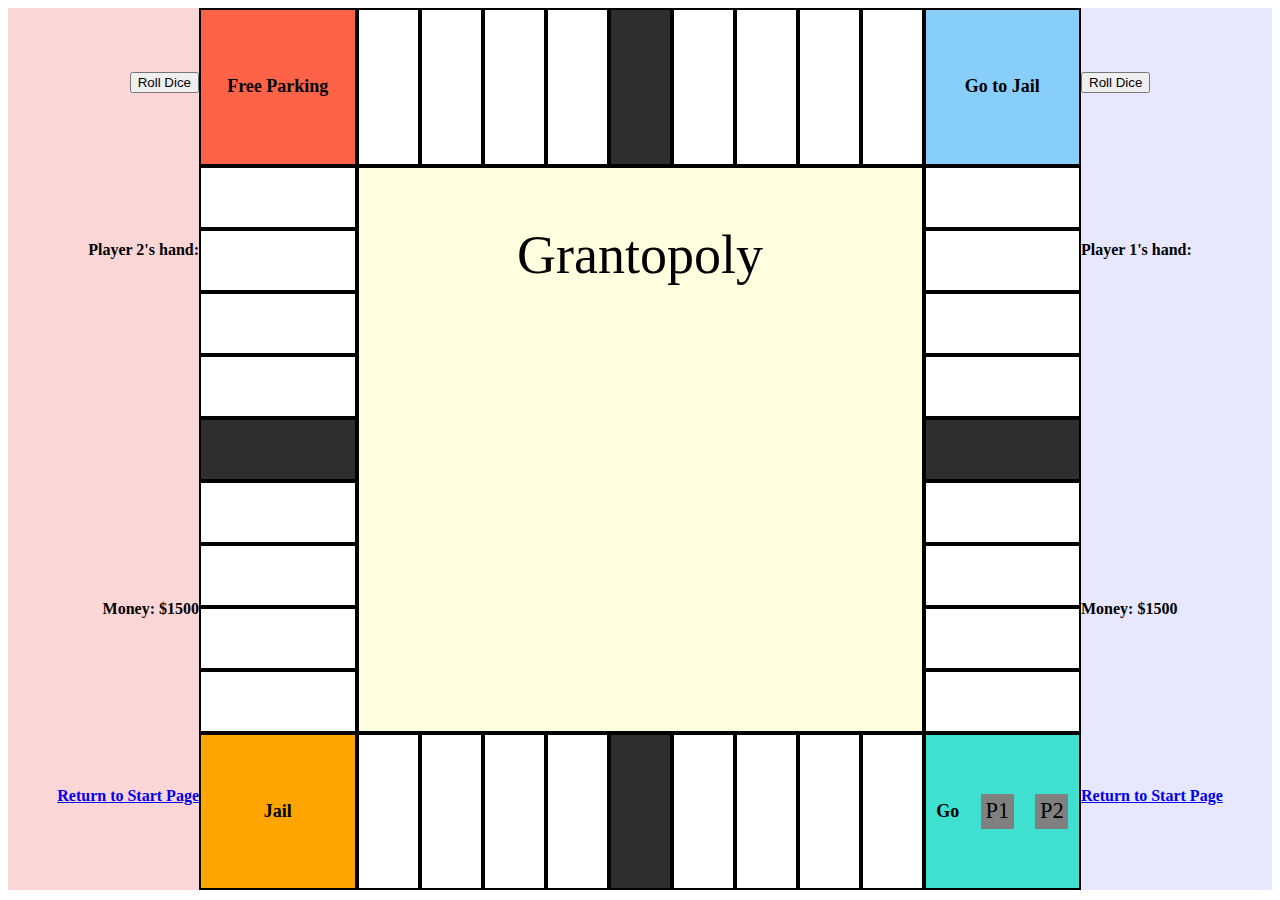
==== gameboard.html @ 4ff4ba64 "structured player hand and money displays" ====
<!DOCTYPE html>
<html lang="en">
<head>
  <meta charset="UTF-8">
  <meta http-equiv="X-UA-Compatible" content="IE=edge">
  <meta name="viewport" content="width=device-width, initial-scale=1.0">
  <title>Grantopoly</title>
  <link rel="stylesheet" type="text/css" href="style.css">
</head>
<body>
  <section id="play2disp">
    <button id="rollBtn2">Roll Dice</button>
    <h4>Player 2's hand:</h4>
    <h5 id="ply2HandDisp" class="handDisp"></h5>
    <h4 class="bankDisp">Money: $<span id="ply2BankDisp">1500</span> </h4>
    <a href="index.html">
      <h4>Return to Start Page</h4>
    </a>
  </section>
  <section id="gameBoard">
    <div id="freePark" class="spaces">
      <h3>Free Parking</h3>
    </div>
    <section id="topProps" class="propSides tbSides">
      <div class="spaces"></div>
      <div class="spaces"></div>
      <div class="spaces"></div>
      <div class="spaces"></div>
      <div class="spaces railRoad"></div>
      <div class="spaces"></div>
      <div class="spaces"></div>
      <div class="spaces"></div>
      <div class="spaces"></div>
    </section>
    <div id="goJail" class="spaces">
      <h3>Go to Jail</h3>
    </div>
    <section id="leftProps" class="propSides lrSides">
      <div class="spaces"></div>
      <div class="spaces"></div>
      <div class="spaces"></div>
      <div class="spaces"></div>
      <div class="spaces railRoad"></div>
      <div class="spaces"></div>
      <div class="spaces"></div>
      <div class="spaces"></div>
      <div class="spaces"></div>
    </section>
    <section id="boardCenter">Grantopoly
      <div id="noticeBox">
        <div id="noticeMessage"></div>
        <button id="clearCardBtn">Okay</button>
      </div>
    </section>
    <section id="rightProps" class="propSides lrSides">
      <div class="spaces"></div>
      <div class="spaces"></div>
      <div class="spaces"></div>
      <div class="spaces"></div>
      <div class="spaces railRoad"></div>
      <div class="spaces"></div>
      <div class="spaces"></div>
      <div class="spaces"></div>
      <div class="spaces"></div>
    </section>
    <div id="jail" class="spaces" >
      <h3>Jail</h3>
    </div>
    <section id="botProps" class="propSides tbSides">
      <div class="spaces"></div>
      <div class="spaces"></div>
      <div class="spaces"></div>
      <div class="spaces"></div>
      <div class="spaces railRoad"></div>
      <div class="spaces"></div>
      <div class="spaces"></div>
      <div class="spaces"></div>
      <div class="spaces"></div>
    </section>
    <div id="go" class="spaces">
      <h3>Go</h3>
      <div id="token1" class="token">P1</div>
      <div id="token2" class="token">P2</div>
    </div>
  </section>
  <section id="play1disp">
    <button id="rollBtn1">Roll Dice</button>
    <h4>Player 1's hand:</h4>
    <h5 id="ply1HandDisp" class="handDisp"></h5>
    <h4 class="bankDisp">Money: $<span id="ply1BankDisp">1500</span> </h4>
    <a href="index.html">
      <h4>Return to Start Page</h4>
    </a>
  </section>
  <script type="text/javascript" src="script.js"></script>
</body>
</html>
---- style.css ----
body {
  display: grid;
  grid-template-columns: 1fr 98vh 1fr;
  grid-template-rows: 98vh;
}

#play2disp {
  background-color: rgb(250, 214, 214);
  display: flex;
  flex-direction: column;
  justify-content: space-around;
  align-items: flex-end;
}

#play1disp {
  background-color: rgb(231, 231, 255);
  display: flex;
  flex-direction: column;
  justify-content: space-around;
  align-items: flex-start;
}

#gameBoard {
  display: grid;
  grid-template-columns: 1fr 63vh 1fr;
  grid-template-rows: 1fr 63vh 1fr;
}

#boardCenter {
  background-color: lightyellow;
  border: 2px solid black;
}

.tbSides {
  display: grid;
  grid-template-columns: 1fr 1fr 1fr 1fr 1fr 1fr 1fr 1fr 1fr;
  grid-template-rows: 1fr;
}

.lrSides {
  display: grid;
  grid-template-rows: 1fr 1fr 1fr 1fr 1fr 1fr 1fr 1fr 1fr;
  grid-template-columns: 1fr;
}

#freePark {
  background-color: tomato;
}

#goJail {
  background-color: lightskyblue;
}

#jail {
  background-color: orange;
}

#go {
  background-color: turquoise;
}

.spaces {
  border: 2px solid black;
  display: flex;
  justify-content: space-around;
  align-items: center;
  text-align: center;
}

#boardCenter {
  font-size: 6vh;
  display: flex;
  flex-wrap: wrap;
  justify-content: center;
  align-items: center;
}

h3 {
  font-size: 2vh;
}

.token {
  background-color: grey;
  padding: 0.5vh;
  font-size: 2.5vh;
}

.railRoad {
  background-color: rgb(46, 46, 46);
}

#noticeBox {
  background-color: white;
  border: 2px solid black;
  height: 30vh;
  width: 45vh;
  text-align: center;
  display: flex;
  flex-direction: column;
  justify-content: space-around;
  align-items: center;
  font-size: 3vh;
  opacity: 0;
}

.handDisp {
  display: flex;
  flex-direction: column;
}
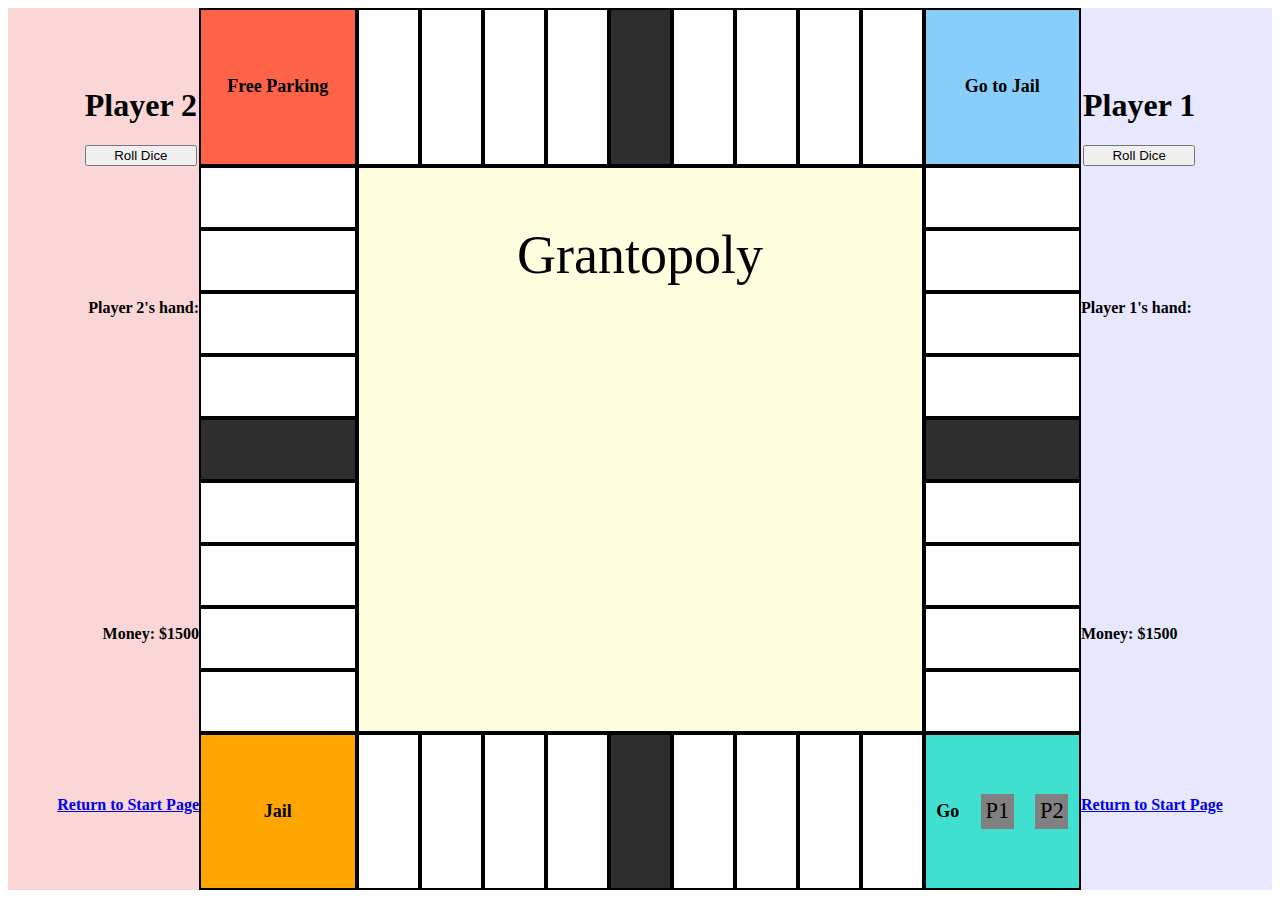
==== commit 99f77c29: "implemeneted gameover, and check win functions; created new gameover html page" ====
--- a/gameboard.html
+++ b/gameboard.html
@@ -9,7 +9,10 @@
 </head>
 <body>
   <section id="play2disp">
-    <button id="rollBtn2">Roll Dice</button>
+    <div class="plyTitle">
+      <h1>Player 2</h1>
+      <button id="rollBtn2">Roll Dice</button>
+    </div>
     <h4>Player 2's hand:</h4>
     <h5 id="ply2HandDisp" class="handDisp"></h5>
     <h4 class="bankDisp">Money: $<span id="ply2BankDisp">1500</span> </h4>
@@ -84,7 +87,10 @@
     </div>
   </section>
   <section id="play1disp">
-    <button id="rollBtn1">Roll Dice</button>
+    <div class="plyTitle">
+      <h1>Player 1</h1>
+      <button id="rollBtn1">Roll Dice</button>
+    </div>
     <h4>Player 1's hand:</h4>
     <h5 id="ply1HandDisp" class="handDisp"></h5>
     <h4 class="bankDisp">Money: $<span id="ply1BankDisp">1500</span> </h4>
--- a/style.css
+++ b/style.css
@@ -107,3 +107,10 @@
   display: flex;
   flex-direction: column;
 }
+
+.plyTitle {
+  display: flex;
+  flex-direction: column;
+  justify-content: center;
+  padding: 2px;
+}
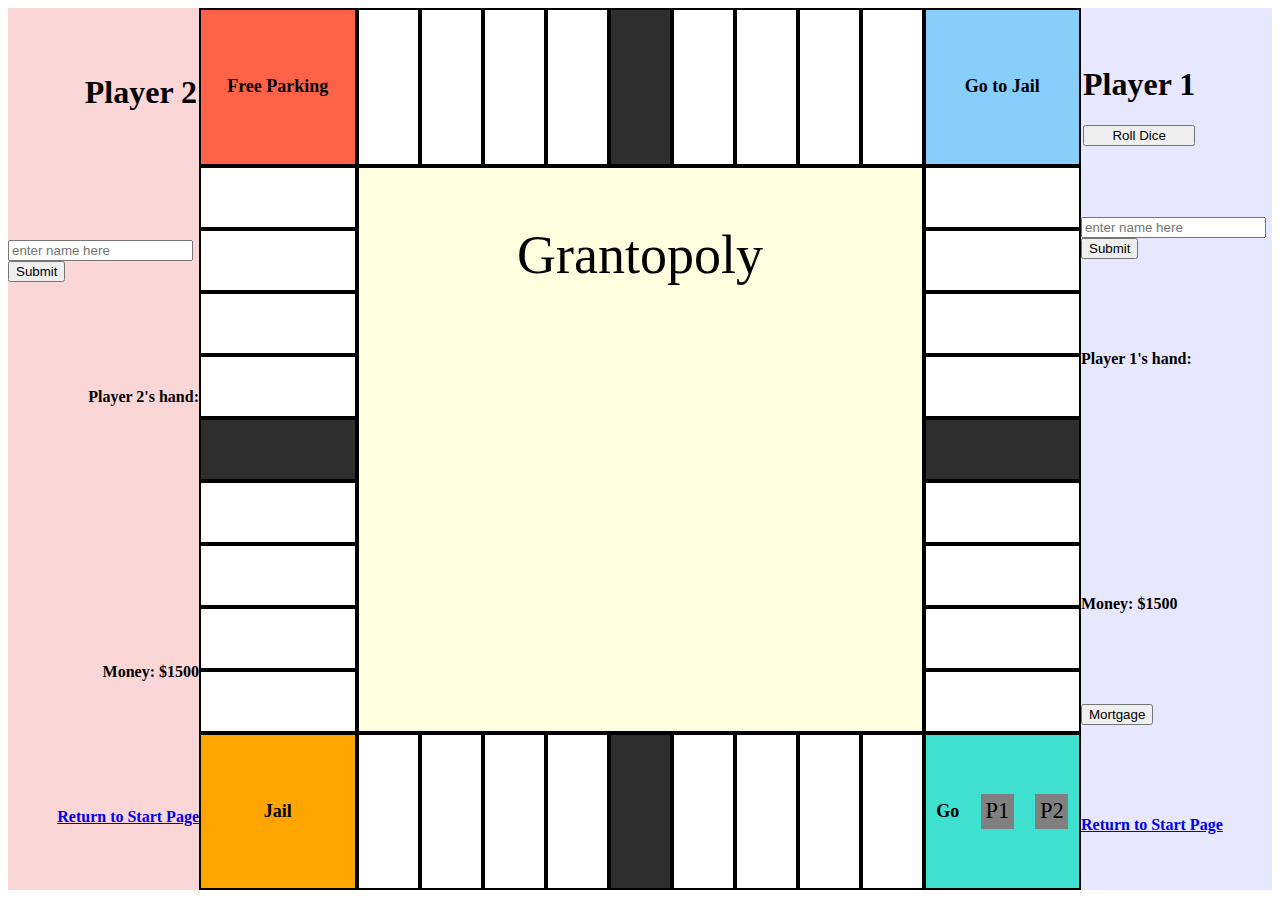
==== commit f0b91e6d: "added functioning mortgage button for player 2" ====
--- a/gameboard.html
+++ b/gameboard.html
@@ -10,10 +10,14 @@
 <body>
   <section id="play2disp">
     <div class="plyTitle">
-      <h1>Player 2</h1>
+      <h1 id="ply2NameDisp">Player 2</h1>
       <button id="rollBtn2">Roll Dice</button>
     </div>
-    <h4>Player 2's hand:</h4>
+    <div id="ply2NameInput">
+      <input type="text" id="ply2Input" value="" placeholder="enter name here">
+      <button id="ply2SubName">Submit</button>
+    </div>
+    <h4><span id="nameHandDisp2">Player 2</span>'s hand:</h4>
     <h5 id="ply2HandDisp" class="handDisp"></h5>
     <h4 class="bankDisp">Money: $<span id="ply2BankDisp">1500</span> </h4>
     <a href="index.html">
@@ -52,7 +56,11 @@
     <section id="boardCenter">Grantopoly
       <div id="noticeBox">
         <div id="noticeMessage"></div>
-        <button id="clearCardBtn">Okay</button>
+        <div id="buttons">
+          <button id="yesBtn">Yes</button>
+          <button id="clearCardBtn">Okay</button>
+          <button id="noBtn">No</button>
+        </div>
       </div>
     </section>
     <section id="rightProps" class="propSides lrSides">
@@ -88,12 +96,17 @@
   </section>
   <section id="play1disp">
     <div class="plyTitle">
-      <h1>Player 1</h1>
+      <h1 id="ply1NameDisp">Player 1</h1>
       <button id="rollBtn1">Roll Dice</button>
     </div>
-    <h4>Player 1's hand:</h4>
+    <div id="ply1NameInput">
+      <input type="text" id="ply1Input" value="" placeholder="enter name here">
+      <button id="ply1SubName">Submit</button>
+    </div>
+    <h4><span id="nameHandDisp1">Player 1</span>'s hand:</h4>
     <h5 id="ply1HandDisp" class="handDisp"></h5>
     <h4 class="bankDisp">Money: $<span id="ply1BankDisp">1500</span> </h4>
+    <button id="p1MortBtn">Mortgage</button>
     <a href="index.html">
       <h4>Return to Start Page</h4>
     </a>
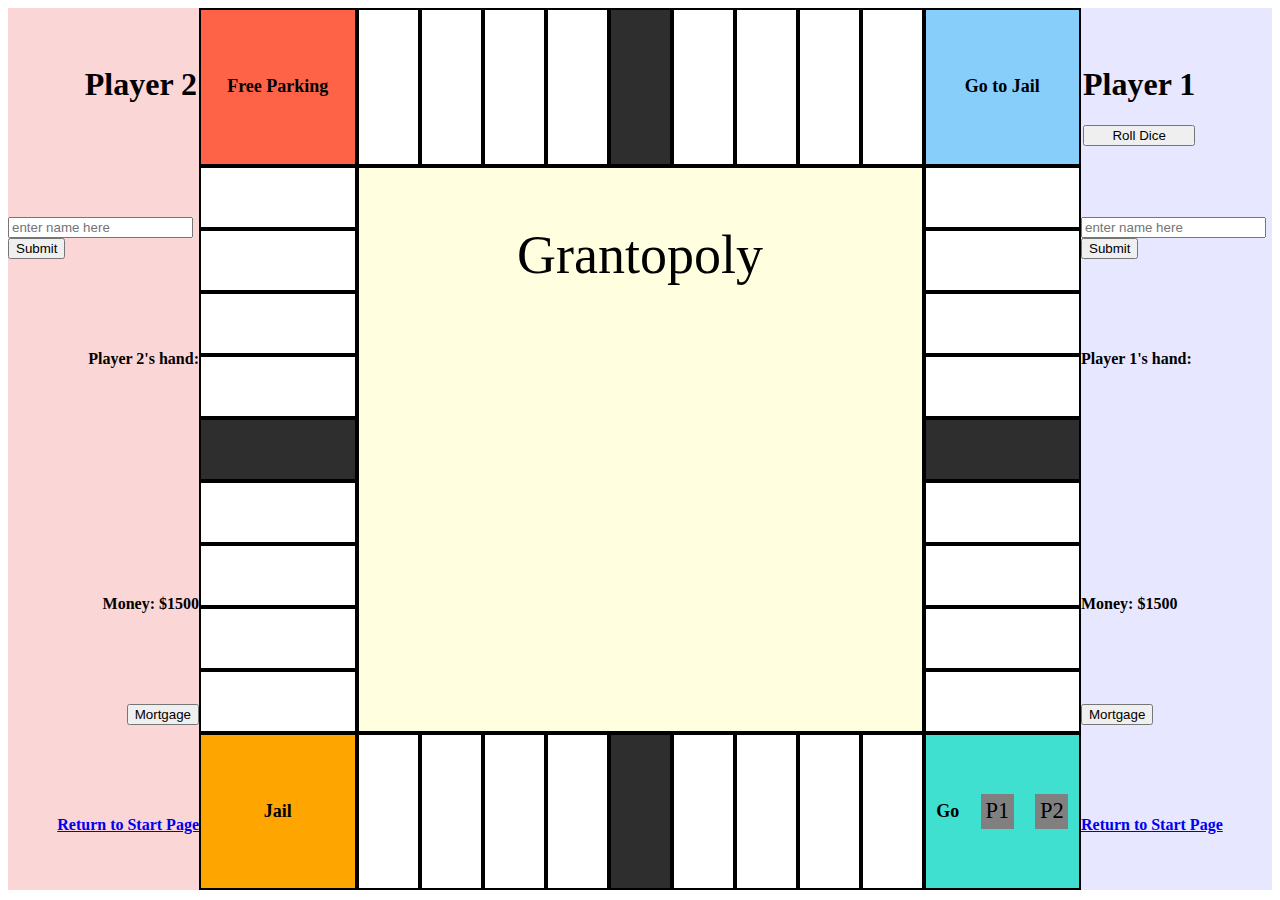
==== commit 785fcee2: "added mortProp btn and func" ====
--- a/gameboard.html
+++ b/gameboard.html
@@ -20,6 +20,7 @@
     <h4><span id="nameHandDisp2">Player 2</span>'s hand:</h4>
     <h5 id="ply2HandDisp" class="handDisp"></h5>
     <h4 class="bankDisp">Money: $<span id="ply2BankDisp">1500</span> </h4>
+    <button id="p2MortBtn">Mortgage</button>
     <a href="index.html">
       <h4>Return to Start Page</h4>
     </a>
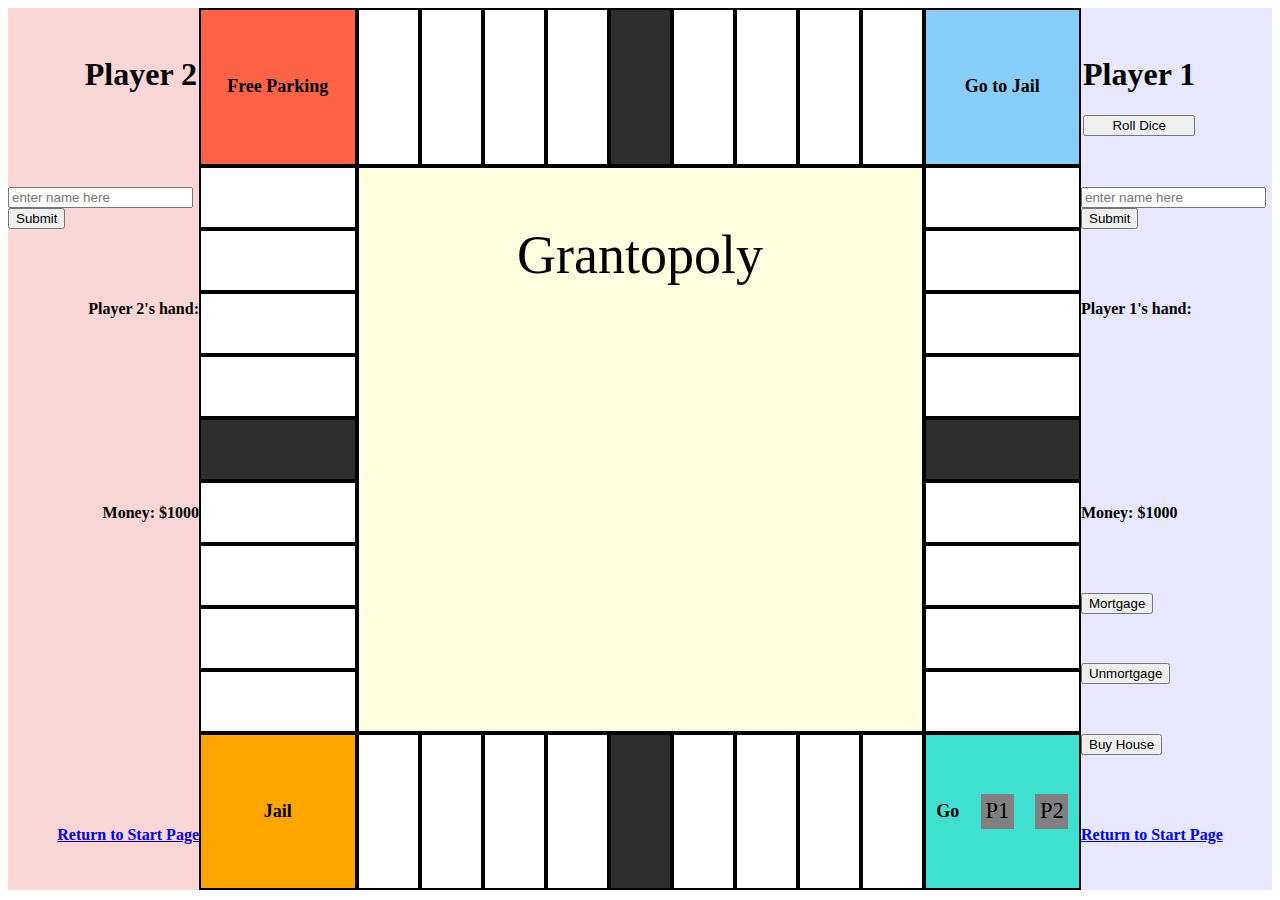
==== commit 3160f266: "cleaned up notes and tested/debugged" ====
--- a/gameboard.html
+++ b/gameboard.html
@@ -19,8 +19,10 @@
     </div>
     <h4><span id="nameHandDisp2">Player 2</span>'s hand:</h4>
     <h5 id="ply2HandDisp" class="handDisp"></h5>
-    <h4 class="bankDisp">Money: $<span id="ply2BankDisp">1500</span> </h4>
+    <h4 class="bankDisp">Money: $<span id="ply2BankDisp">1000</span> </h4>
     <button id="p2MortBtn">Mortgage</button>
+    <button id="p2UnMortBtn">Unmortgage</button>
+    <button id="p2BuyHouseBtn">Buy House</button>
     <a href="index.html">
       <h4>Return to Start Page</h4>
     </a>
@@ -106,8 +108,10 @@
     </div>
     <h4><span id="nameHandDisp1">Player 1</span>'s hand:</h4>
     <h5 id="ply1HandDisp" class="handDisp"></h5>
-    <h4 class="bankDisp">Money: $<span id="ply1BankDisp">1500</span> </h4>
+    <h4 class="bankDisp">Money: $<span id="ply1BankDisp">1000</span> </h4>
     <button id="p1MortBtn">Mortgage</button>
+    <button id="p1UnMortBtn">Unmortgage</button>
+    <button id="p1BuyHouseBtn">Buy House</button>
     <a href="index.html">
       <h4>Return to Start Page</h4>
     </a>
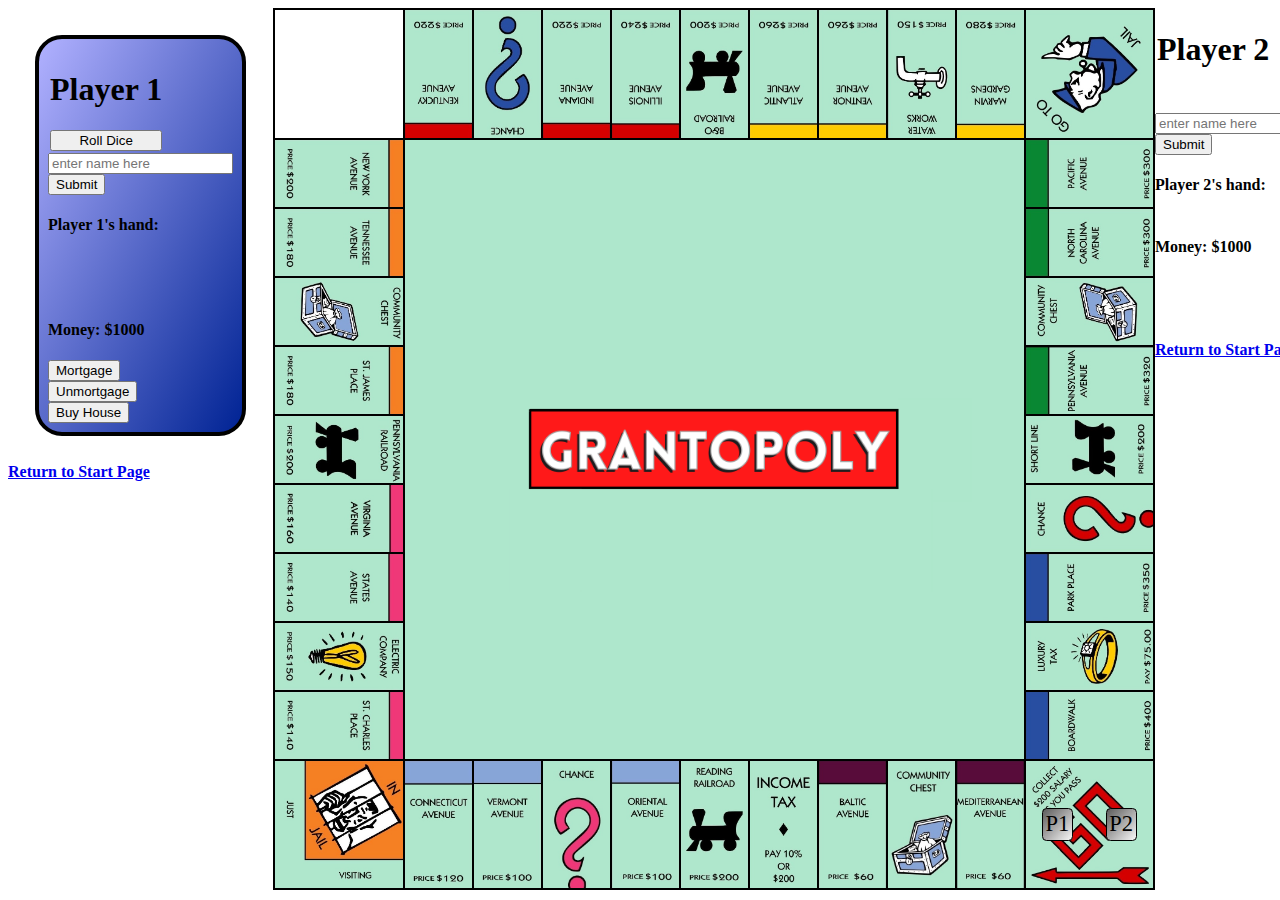
==== commit 836827cf: "updated styling and fixed display hand function" ====
--- a/gameboard.html
+++ b/gameboard.html
@@ -8,6 +8,93 @@
   <link rel="stylesheet" type="text/css" href="style.css">
 </head>
 <body>
+  <section>
+    <section id="play1disp">
+      <div class="plyTitle">
+        <h1 id="ply1NameDisp">Player 1</h1>
+        <button id="rollBtn1">Roll Dice</button>
+      </div>
+      <div id="ply1NameInput">
+        <input type="text" id="ply1Input" value="" placeholder="enter name here">
+        <button id="ply1SubName">Submit</button>
+      </div>
+      <h4><span id="nameHandDisp1">Player 1</span>'s hand:</h4>
+      <h5 id="ply1HandDisp" class="handDisp"></h5>
+      <h4 class="bankDisp">Money: $<span id="ply1BankDisp">1000</span> </h4>
+      <button id="p1MortBtn">Mortgage</button>
+      <button id="p1UnMortBtn">Unmortgage</button>
+      <button id="p1BuyHouseBtn">Buy House</button>
+    </section>
+    <a href="index.html">
+      <h4>Return to Start Page</h4>
+    </a>
+  </section>
+  <section id="gameBoard">
+    <div id="freePark" class="spaces">
+    </div>
+    <section id="topProps" class="propSides tbSides">
+      <div id="s21" class="spaces"></div>
+      <div id="s22" class="spaces"></div>
+      <div id="s23" class="spaces"></div>
+      <div id="s24" class="spaces"></div>
+      <div id="s25" class="spaces railRoad"></div>
+      <div id="s26" class="spaces"></div>
+      <div id="s27" class="spaces"></div>
+      <div id="s28" class="spaces"></div>
+      <div id="s29" class="spaces"></div>
+    </section>
+    <div id="goJail" class="spaces">
+    </div>
+    <section id="leftProps" class="propSides lrSides">
+      <div id="s19" class="spaces"></div>
+      <div id="s18" class="spaces"></div>
+      <div id="s17" class="spaces"></div>
+      <div id="s16" class="spaces"></div>
+      <div id="s15" class="spaces railRoad"></div>
+      <div id="s14" class="spaces"></div>
+      <div id="s13" class="spaces"></div>
+      <div id="s12" class="spaces"></div>
+      <div id="s11" class="spaces"></div>
+    </section>
+    <section id="boardCenter">
+      <div id="noticeBox">
+        <div id="noticeMessage"></div>
+        <div id="buttons">
+          <button id="yesBtn">Yes</button>
+          <button id="clearCardBtn">Okay</button>
+          <button id="noBtn">No</button>
+        </div>
+      </div>
+    </section>
+    <section id="rightProps" class="propSides lrSides">
+      <div id="s31" class="spaces"></div>
+      <div id="s32" class="spaces"></div>
+      <div id="s33" class="spaces"></div>
+      <div id="s34" class="spaces"></div>
+      <div id="s35" class="spaces railRoad"></div>
+      <div id="s36" class="spaces"></div>
+      <div id="s37" class="spaces"></div>
+      <div id="s38" class="spaces"></div>
+      <div id="s39" class="spaces"></div>
+    </section>
+    <div id="jail" class="spaces" >
+    </div>
+    <section id="botProps" class="propSides tbSides">
+      <div id="s9" class="spaces"></div>
+      <div id="s8" class="spaces"></div>
+      <div id="s7" class="spaces"></div>
+      <div id="s6" class="spaces"></div>
+      <div id="s5" class="spaces railRoad"></div>
+      <div id="s4" class="spaces"></div>
+      <div id="s3" class="spaces"></div>
+      <div id="s2" class="spaces"></div>
+      <div id="s1" class="spaces"></div>
+    </section>
+    <div id="go" class="spaces">
+      <div id="token1" class="token">P1</div>
+      <div id="token2" class="token">P2</div>
+    </div>
+  </section>
   <section id="play2disp">
     <div class="plyTitle">
       <h1 id="ply2NameDisp">Player 2</h1>
@@ -27,95 +114,6 @@
       <h4>Return to Start Page</h4>
     </a>
   </section>
-  <section id="gameBoard">
-    <div id="freePark" class="spaces">
-      <h3>Free Parking</h3>
-    </div>
-    <section id="topProps" class="propSides tbSides">
-      <div class="spaces"></div>
-      <div class="spaces"></div>
-      <div class="spaces"></div>
-      <div class="spaces"></div>
-      <div class="spaces railRoad"></div>
-      <div class="spaces"></div>
-      <div class="spaces"></div>
-      <div class="spaces"></div>
-      <div class="spaces"></div>
-    </section>
-    <div id="goJail" class="spaces">
-      <h3>Go to Jail</h3>
-    </div>
-    <section id="leftProps" class="propSides lrSides">
-      <div class="spaces"></div>
-      <div class="spaces"></div>
-      <div class="spaces"></div>
-      <div class="spaces"></div>
-      <div class="spaces railRoad"></div>
-      <div class="spaces"></div>
-      <div class="spaces"></div>
-      <div class="spaces"></div>
-      <div class="spaces"></div>
-    </section>
-    <section id="boardCenter">Grantopoly
-      <div id="noticeBox">
-        <div id="noticeMessage"></div>
-        <div id="buttons">
-          <button id="yesBtn">Yes</button>
-          <button id="clearCardBtn">Okay</button>
-          <button id="noBtn">No</button>
-        </div>
-      </div>
-    </section>
-    <section id="rightProps" class="propSides lrSides">
-      <div class="spaces"></div>
-      <div class="spaces"></div>
-      <div class="spaces"></div>
-      <div class="spaces"></div>
-      <div class="spaces railRoad"></div>
-      <div class="spaces"></div>
-      <div class="spaces"></div>
-      <div class="spaces"></div>
-      <div class="spaces"></div>
-    </section>
-    <div id="jail" class="spaces" >
-      <h3>Jail</h3>
-    </div>
-    <section id="botProps" class="propSides tbSides">
-      <div class="spaces"></div>
-      <div class="spaces"></div>
-      <div class="spaces"></div>
-      <div class="spaces"></div>
-      <div class="spaces railRoad"></div>
-      <div class="spaces"></div>
-      <div class="spaces"></div>
-      <div class="spaces"></div>
-      <div class="spaces"></div>
-    </section>
-    <div id="go" class="spaces">
-      <h3>Go</h3>
-      <div id="token1" class="token">P1</div>
-      <div id="token2" class="token">P2</div>
-    </div>
-  </section>
-  <section id="play1disp">
-    <div class="plyTitle">
-      <h1 id="ply1NameDisp">Player 1</h1>
-      <button id="rollBtn1">Roll Dice</button>
-    </div>
-    <div id="ply1NameInput">
-      <input type="text" id="ply1Input" value="" placeholder="enter name here">
-      <button id="ply1SubName">Submit</button>
-    </div>
-    <h4><span id="nameHandDisp1">Player 1</span>'s hand:</h4>
-    <h5 id="ply1HandDisp" class="handDisp"></h5>
-    <h4 class="bankDisp">Money: $<span id="ply1BankDisp">1000</span> </h4>
-    <button id="p1MortBtn">Mortgage</button>
-    <button id="p1UnMortBtn">Unmortgage</button>
-    <button id="p1BuyHouseBtn">Buy House</button>
-    <a href="index.html">
-      <h4>Return to Start Page</h4>
-    </a>
-  </section>
   <script type="text/javascript" src="script.js"></script>
 </body>
 </html>--- a/style.css
+++ b/style.css
@@ -4,16 +4,25 @@
   grid-template-rows: 98vh;
 }
 
-#play2disp {
+/* #play2disp {
   background-color: rgb(250, 214, 214);
   display: flex;
   flex-direction: column;
   justify-content: space-around;
   align-items: flex-end;
-}
+} */
 
 #play1disp {
-  background-color: rgb(231, 231, 255);
+  background-color: rgb(151, 174, 250);
+  background-image: linear-gradient(
+    to bottom right,
+    rgb(177, 177, 255),
+    rgb(0, 35, 148)
+  );
+  margin: 3vh;
+  padding: 1vh;
+  border: 0.5vh solid black;
+  border-radius: 3vh;
   display: flex;
   flex-direction: column;
   justify-content: space-around;
@@ -22,13 +31,15 @@
 
 #gameBoard {
   display: grid;
-  grid-template-columns: 1fr 63vh 1fr;
-  grid-template-rows: 1fr 63vh 1fr;
+  grid-template-columns: 1fr 69vh 1fr;
+  grid-template-rows: 1fr 69vh 1fr;
+  border: 0.15vh solid black;
 }
 
 #boardCenter {
-  background-color: lightyellow;
-  border: 2px solid black;
+  border: 0.15vh solid black;
+  background-image: url('resources/GRANTOPOLY.png');
+  background-size: cover;
 }
 
 .tbSides {
@@ -43,24 +54,8 @@
   grid-template-columns: 1fr;
 }
 
-#freePark {
-  background-color: tomato;
-}
-
-#goJail {
-  background-color: lightskyblue;
-}
-
-#jail {
-  background-color: orange;
-}
-
-#go {
-  background-color: turquoise;
-}
-
 .spaces {
-  border: 2px solid black;
+  border: 0.15vh solid black;
   display: flex;
   justify-content: space-around;
   align-items: center;
@@ -75,23 +70,23 @@
   align-items: center;
 }
 
-h3 {
-  font-size: 2vh;
-}
-
 .token {
-  background-color: grey;
-  padding: 0.5vh;
+  background-color: rgb(180, 179, 179);
+  background-image: linear-gradient(
+    to bottom right,
+    rgb(92, 91, 91),
+    rgb(247, 247, 247)
+  );
+  padding: 0.3vh;
   font-size: 2.5vh;
-}
-
-.railRoad {
-  background-color: rgb(46, 46, 46);
+  border: 0.15vh solid black;
+  border-radius: 0.5vh;
 }
 
 #noticeBox {
   background-color: white;
-  border: 2px solid black;
+  border: 0.4vh solid black;
+  border-radius: 0.5vh;
   height: 30vh;
   width: 45vh;
   text-align: center;
@@ -114,3 +109,203 @@
   justify-content: center;
   padding: 2px;
 }
+
+#go {
+  background-image: url('resources/0.png.jpeg');
+  background-size: cover;
+}
+
+#s1 {
+  background-image: url('resources/1.png.jpeg');
+  background-size: cover;
+}
+
+#s2 {
+  background-image: url('resources/cc.jpg');
+  background-size: cover;
+}
+
+#s3 {
+  background-image: url('resources/3.png.jpeg');
+  background-size: cover;
+}
+
+#s4 {
+  background-image: url('resources/4.png.jpeg');
+  background-size: cover;
+}
+
+#s5 {
+  background-image: url('resources/5.png.jpeg');
+  background-size: cover;
+}
+
+#s6 {
+  background-image: url('resources/6.png.jpeg');
+  background-size: cover;
+}
+
+#s7 {
+  background-image: url('resources/7.png.jpeg');
+  background-size: cover;
+}
+
+#s8 {
+  background-image: url('resources/8.png.jpeg');
+  background-size: cover;
+}
+
+#s9 {
+  background-image: url('resources/9.png.jpeg');
+  background-size: cover;
+}
+
+#jail {
+  background-image: url('resources/10.png.jpeg');
+  background-size: cover;
+}
+
+#s11 {
+  background-image: url('resources/11.png.jpeg');
+  background-size: cover;
+}
+
+#s12 {
+  background-image: url('resources/12.png.jpeg');
+  background-size: cover;
+}
+
+#s13 {
+  background-image: url('resources/13.png.jpeg');
+  background-size: cover;
+}
+
+#s14 {
+  background-image: url('resources/14.png.jpeg');
+  background-size: cover;
+}
+
+#s15 {
+  background-image: url('resources/15.png.jpeg');
+  background-size: cover;
+}
+
+#s16 {
+  background-image: url('resources/16.png.jpeg');
+  background-size: cover;
+}
+
+#s17 {
+  background-image: url('resources/17.png.jpeg');
+  background-size: cover;
+}
+
+#s18 {
+  background-image: url('resources/18.png.jpeg');
+  background-size: cover;
+}
+
+#s19 {
+  background-image: url('resources/19.png.jpeg');
+  background-size: cover;
+}
+
+#freePark {
+  background-image: url('resources/freePark.jpg');
+  background-size: cover;
+}
+
+#s21 {
+  background-image: url('resources/21.png.jpeg');
+  background-size: cover;
+}
+
+#s22 {
+  background-image: url('resources/22.png.jpeg');
+  background-size: cover;
+}
+
+#s23 {
+  background-image: url('resources/23.png.jpeg');
+  background-size: cover;
+}
+
+#s24 {
+  background-image: url('resources/24.png.jpeg');
+  background-size: cover;
+}
+
+#s25 {
+  background-image: url('resources/25.png.jpeg');
+  background-size: cover;
+}
+
+#s26 {
+  background-image: url('resources/26.png.jpeg');
+  background-size: cover;
+}
+
+#s27 {
+  background-image: url('resources/27.png.jpeg');
+  background-size: cover;
+}
+
+#s28 {
+  background-image: url('resources/28.png.jpeg');
+  background-size: cover;
+}
+
+#s29 {
+  background-image: url('resources/29.png.jpeg');
+  background-size: cover;
+}
+
+#goJail {
+  background-image: url('resources/gotojail.png.jpeg');
+  background-size: cover;
+}
+
+#s31 {
+  background-image: url('resources/31.png.jpeg');
+  background-size: cover;
+}
+
+#s32 {
+  background-image: url('resources/32.png.jpeg');
+  background-size: cover;
+}
+
+#s33 {
+  background-image: url('resources/33.png.jpeg');
+  background-size: cover;
+}
+
+#s34 {
+  background-image: url('resources/34.png.jpeg');
+  background-size: cover;
+}
+
+#s35 {
+  background-image: url('resources/35.png.jpeg');
+  background-size: cover;
+}
+
+#s36 {
+  background-image: url('resources/36.png.jpeg');
+  background-size: cover;
+}
+
+#s37 {
+  background-image: url('resources/37.png.jpeg');
+  background-size: cover;
+}
+
+#s38 {
+  background-image: url('resources/38.png.jpeg');
+  background-size: cover;
+}
+
+#s39 {
+  background-image: url('resources/39.png.jpeg');
+  background-size: cover;
+}
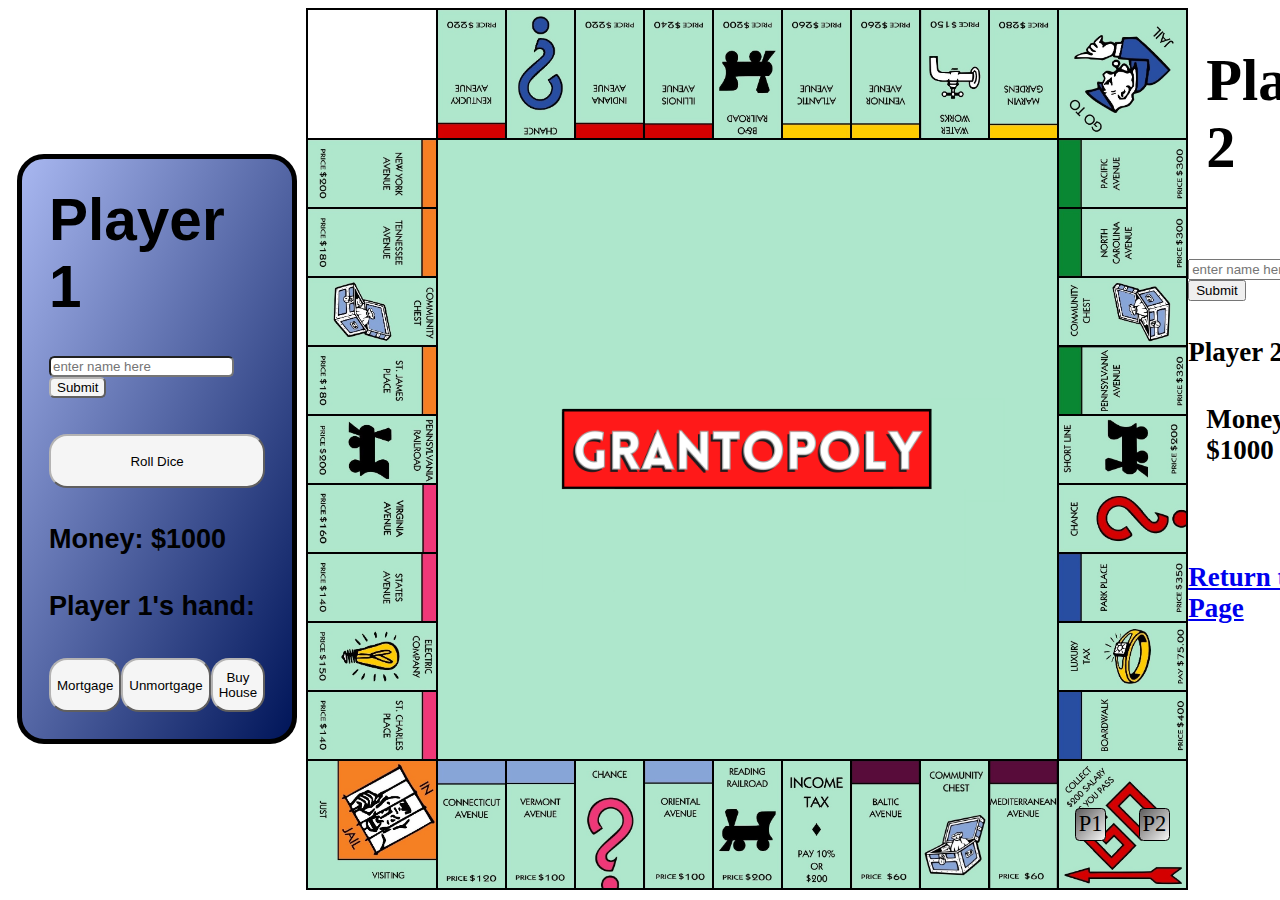
==== commit dbc6fdee: "updated player 1 control panel styling" ====
--- a/gameboard.html
+++ b/gameboard.html
@@ -8,26 +8,26 @@
   <link rel="stylesheet" type="text/css" href="style.css">
 </head>
 <body>
-  <section>
+  <section class="sides">
     <section id="play1disp">
-      <div class="plyTitle">
-        <h1 id="ply1NameDisp">Player 1</h1>
-        <button id="rollBtn1">Roll Dice</button>
-      </div>
-      <div id="ply1NameInput">
+      <h1 id="ply1NameDisp" class="plyTitle">Player 1</h1>
+      <div id="ply1NameInput" class="nameInput">
         <input type="text" id="ply1Input" value="" placeholder="enter name here">
         <button id="ply1SubName">Submit</button>
       </div>
-      <h4><span id="nameHandDisp1">Player 1</span>'s hand:</h4>
+      <button id="rollBtn1" class="rollBtns btns">Roll Dice</button>
+      <h4 class="bankDisp">Money: $<span id="ply1BankDisp">1000</span> </h4>
+      <h4 class="handTitle"><span id="nameHandDisp1">Player 1</span>'s hand:</h4>
       <h5 id="ply1HandDisp" class="handDisp"></h5>
-      <h4 class="bankDisp">Money: $<span id="ply1BankDisp">1000</span> </h4>
-      <button id="p1MortBtn">Mortgage</button>
-      <button id="p1UnMortBtn">Unmortgage</button>
-      <button id="p1BuyHouseBtn">Buy House</button>
+      <section class="btnBar">
+        <button id="p1MortBtn" class="btns">Mortgage</button>
+        <button id="p1UnMortBtn" class="btns">Unmortgage</button>
+        <button id="p1BuyHouseBtn" class="btns">Buy House</button>
+      </section>
     </section>
-    <a href="index.html">
+    <!-- <a href="index.html">
       <h4>Return to Start Page</h4>
-    </a>
+    </a> -->
   </section>
   <section id="gameBoard">
     <div id="freePark" class="spaces">
--- a/style.css
+++ b/style.css
@@ -12,22 +12,88 @@
   align-items: flex-end;
 } */
 
+/* -------------------------------------------- */
+
+.sides {
+  display: flex;
+  justify-content: center;
+  align-items: center;
+}
+
+/* add #play2disp here */
 #play1disp {
   background-color: rgb(151, 174, 250);
   background-image: linear-gradient(
     to bottom right,
-    rgb(177, 177, 255),
-    rgb(0, 35, 148)
+    rgb(168, 183, 240),
+    rgb(0, 21, 89)
   );
-  margin: 3vh;
+  margin: 1vh;
   padding: 1vh;
-  border: 0.5vh solid black;
+  border: 0.6vh solid black;
   border-radius: 3vh;
   display: flex;
   flex-direction: column;
-  justify-content: space-around;
-  align-items: flex-start;
-}
+  justify-content: center;
+  align-items: space-between;
+  font-family: Arial, Helvetica, sans-serif;
+  max-height: 70vh;
+}
+
+.plyTitle,
+.nameInput,
+.rollBtns,
+.bankDisp,
+.handTitle,
+.handDisp,
+.btnBar {
+  margin: 2vh;
+}
+
+.btns {
+  height: 6vh;
+  font-family: Arial, Helvetica, sans-serif;
+}
+
+.btnBar {
+  display: flex;
+  justify-content: space-between;
+}
+
+.btns,
+#ply1SubName {
+  background-color: whitesmoke;
+  color: black;
+  border-radius: 2vh;
+  border-color: rgb(180, 179, 179);
+}
+
+#ply1Input,
+#ply1SubName {
+  border-radius: 0.6vh;
+}
+
+h1 {
+  font-size: 6.5vh;
+}
+
+h4 {
+  font-size: 3vh;
+}
+
+h5 {
+  font-size: 2vh;
+}
+
+.handDisp {
+  margin-top: 0;
+}
+
+.handTitle {
+  margin-bottom: 0;
+}
+
+/* -------------------------------------------- */
 
 #gameBoard {
   display: grid;
@@ -98,18 +164,6 @@
   opacity: 0;
 }
 
-.handDisp {
-  display: flex;
-  flex-direction: column;
-}
-
-.plyTitle {
-  display: flex;
-  flex-direction: column;
-  justify-content: center;
-  padding: 2px;
-}
-
 #go {
   background-image: url('resources/0.png.jpeg');
   background-size: cover;
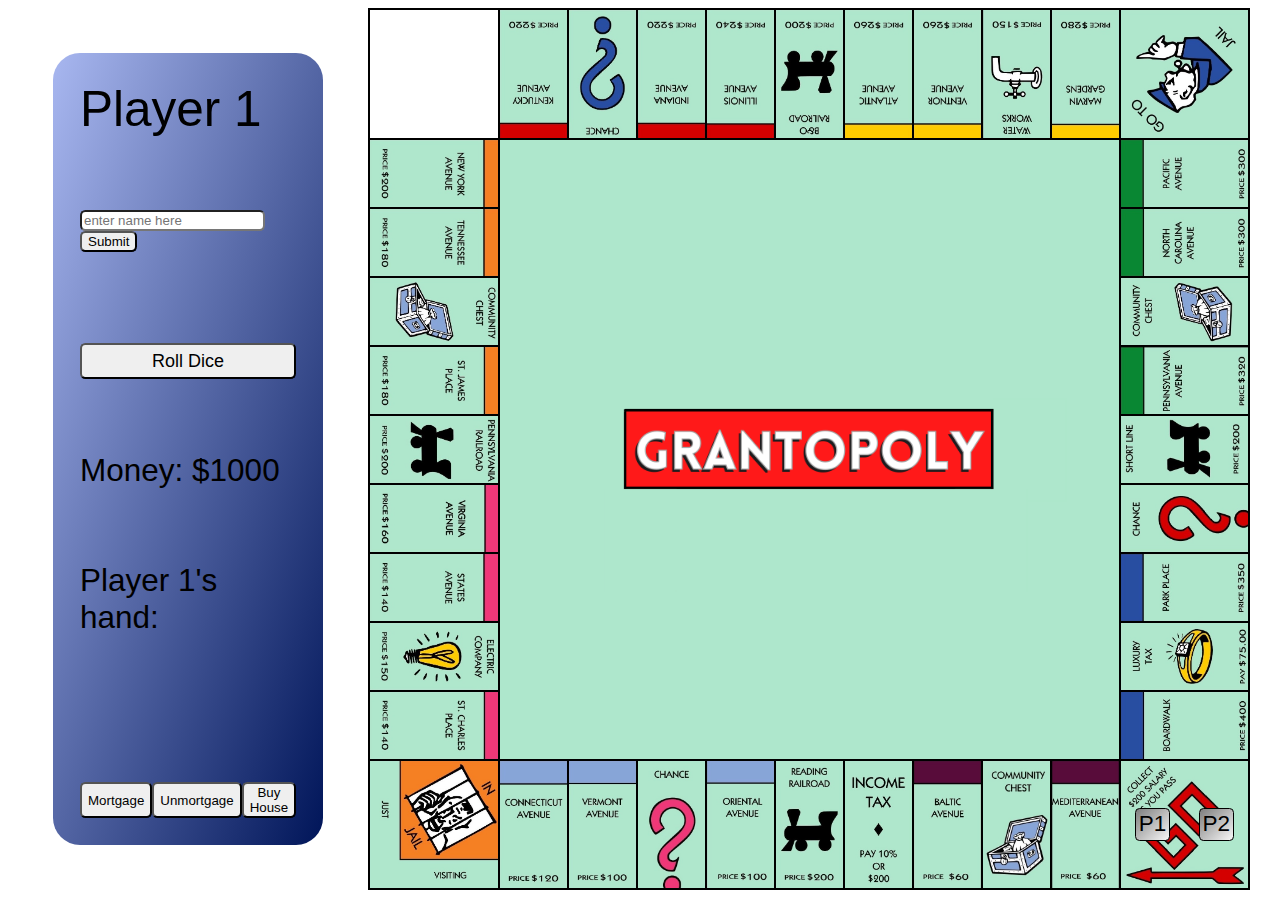
==== commit 016c4597: "updated styling of player 2 control box" ====
--- a/gameboard.html
+++ b/gameboard.html
@@ -8,17 +8,16 @@
   <link rel="stylesheet" type="text/css" href="style.css">
 </head>
 <body>
-  <section class="sides">
     <section id="play1disp">
-      <h1 id="ply1NameDisp" class="plyTitle">Player 1</h1>
+      <div id="ply1NameDisp" class="plyTitle">Player 1</div>
       <div id="ply1NameInput" class="nameInput">
         <input type="text" id="ply1Input" value="" placeholder="enter name here">
         <button id="ply1SubName">Submit</button>
       </div>
       <button id="rollBtn1" class="rollBtns btns">Roll Dice</button>
-      <h4 class="bankDisp">Money: $<span id="ply1BankDisp">1000</span> </h4>
-      <h4 class="handTitle"><span id="nameHandDisp1">Player 1</span>'s hand:</h4>
-      <h5 id="ply1HandDisp" class="handDisp"></h5>
+      <div class="bankDisp">Money: $<span id="ply1BankDisp">1000</span> </div>
+      <div class="handTitle"><span id="nameHandDisp1">Player 1</span>'s hand:</div>
+      <div id="ply1HandDisp" class="handDisp"></div>
       <section class="btnBar">
         <button id="p1MortBtn" class="btns">Mortgage</button>
         <button id="p1UnMortBtn" class="btns">Unmortgage</button>
@@ -28,7 +27,6 @@
     <!-- <a href="index.html">
       <h4>Return to Start Page</h4>
     </a> -->
-  </section>
   <section id="gameBoard">
     <div id="freePark" class="spaces">
     </div>
@@ -96,6 +94,22 @@
     </div>
   </section>
   <section id="play2disp">
+    <div id="ply2NameDisp" class="plyTitle">Player 2</div>
+    <div id="ply2NameInput" class="nameInput">
+      <input type="text" id="ply2Input" value="" placeholder="enter name here">
+      <button id="ply2SubName">Submit</button>
+    </div>
+    <button id="rollBtn2" class="rollBtns btns">Roll Dice</button>
+    <div class="bankDisp">Money: $<span id="ply2BankDisp">1000</span> </div>
+    <div class="handTitle"><span id="nameHandDisp2">Player 2</span>'s hand:</div>
+    <div id="ply2HandDisp" class="handDisp"></div>
+    <section class="btnBar">
+      <button id="p2MortBtn" class="btns">Mortgage</button>
+      <button id="p2UnMortBtn" class="btns">Unmortgage</button>
+      <button id="p2BuyHouseBtn" class="btns">Buy House</button>
+    </section>
+  </section>
+  <!-- <section id="play2disp">
     <div class="plyTitle">
       <h1 id="ply2NameDisp">Player 2</h1>
       <button id="rollBtn2">Roll Dice</button>
@@ -113,7 +127,7 @@
     <a href="index.html">
       <h4>Return to Start Page</h4>
     </a>
-  </section>
+  </section> -->
   <script type="text/javascript" src="script.js"></script>
 </body>
 </html>--- a/style.css
+++ b/style.css
@@ -4,14 +4,6 @@
   grid-template-rows: 98vh;
 }
 
-/* #play2disp {
-  background-color: rgb(250, 214, 214);
-  display: flex;
-  flex-direction: column;
-  justify-content: space-around;
-  align-items: flex-end;
-} */
-
 /* -------------------------------------------- */
 
 .sides {
@@ -20,69 +12,70 @@
   align-items: center;
 }
 
-/* add #play2disp here */
-#play1disp {
+#play1disp,
+#play2disp {
   background-color: rgb(151, 174, 250);
   background-image: linear-gradient(
     to bottom right,
     rgb(168, 183, 240),
     rgb(0, 21, 89)
   );
-  margin: 1vh;
-  padding: 1vh;
-  border: 0.6vh solid black;
-  border-radius: 3vh;
+  padding: 3vmin;
+  border-radius: 3vmin;
   display: flex;
   flex-direction: column;
-  justify-content: center;
+  justify-content: space-between;
   align-items: space-between;
   font-family: Arial, Helvetica, sans-serif;
-  max-height: 70vh;
-}
-
-.plyTitle,
-.nameInput,
-.rollBtns,
+  max-height: 90vmin;
+  margin: 5vmin;
+}
+
+#play2disp {
+  background-color: rgba(255, 0, 0, 0.571);
+  background-image: linear-gradient(
+    to bottom right,
+    rgb(249, 191, 179),
+    rgb(255, 0, 0)
+  );
+}
+
+.btns {
+  height: 4vmin;
+  font-family: Arial, Helvetica, sans-serif;
+}
+
+.btnBar {
+  display: flex;
+  justify-content: space-between;
+  font-size: 2vmin;
+}
+
+.btns,
+#ply1SubName,
+#ply2SubName {
+  color: black;
+  border-radius: 0.6vmin;
+}
+
+#ply1Input,
+#ply1SubName,
+#ply2Input,
+#ply2SubName {
+  border-radius: 0.6vmin;
+}
+
+.plyTitle {
+  font-size: 5.5vmin;
+}
+
 .bankDisp,
-.handTitle,
-.handDisp,
-.btnBar {
-  margin: 2vh;
-}
-
-.btns {
-  height: 6vh;
-  font-family: Arial, Helvetica, sans-serif;
-}
-
-.btnBar {
-  display: flex;
-  justify-content: space-between;
-}
-
-.btns,
-#ply1SubName {
-  background-color: whitesmoke;
-  color: black;
-  border-radius: 2vh;
-  border-color: rgb(180, 179, 179);
-}
-
-#ply1Input,
-#ply1SubName {
-  border-radius: 0.6vh;
-}
-
-h1 {
-  font-size: 6.5vh;
-}
-
-h4 {
-  font-size: 3vh;
-}
-
-h5 {
-  font-size: 2vh;
+.handTitle {
+  font-size: 3.5vmin;
+}
+
+.handDisp {
+  font-size: 2vmin;
 }
 
 .handDisp {
@@ -91,6 +84,15 @@
 
 .handTitle {
   margin-bottom: 0;
+}
+
+.rollBtns {
+  margin-top: 2vmin;
+  font-size: 2vmin;
+}
+
+.nameInput {
+  margin-top: 0;
 }
 
 /* -------------------------------------------- */
@@ -140,13 +142,14 @@
   background-color: rgb(180, 179, 179);
   background-image: linear-gradient(
     to bottom right,
-    rgb(92, 91, 91),
+    rgb(126, 126, 126),
     rgb(247, 247, 247)
   );
   padding: 0.3vh;
   font-size: 2.5vh;
   border: 0.15vh solid black;
   border-radius: 0.5vh;
+  font-family: Arial, Helvetica, sans-serif;
 }
 
 #noticeBox {
